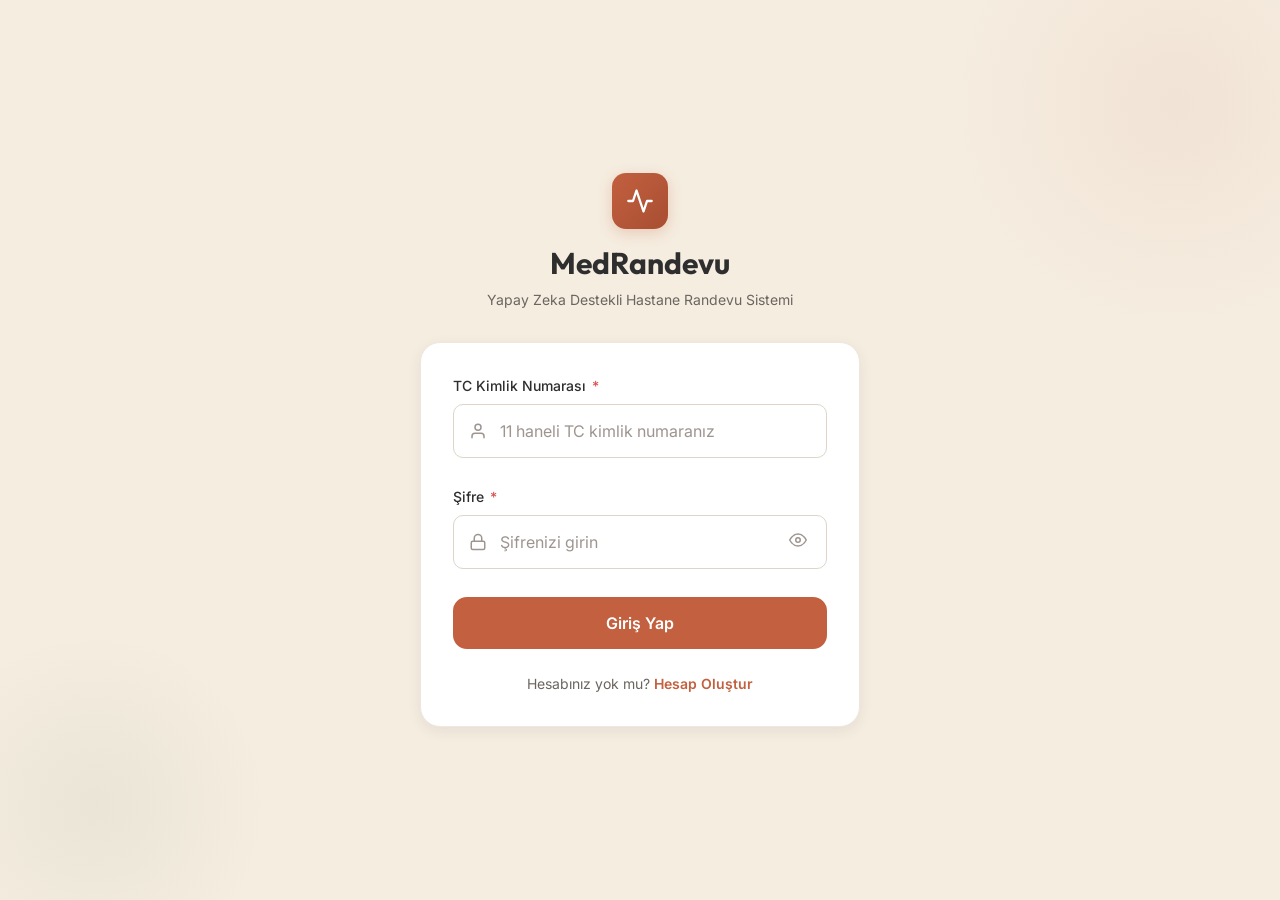
==== Frontend/login.html @ dbcfaee6 "feat: Ana sayfa (landing page) eklendi - Hero, Ozellikler, Istatistikler, CTA, Footer" ====
<!DOCTYPE html>
<html lang="tr">
<head>
  <meta charset="UTF-8">
  <meta name="viewport" content="width=device-width, initial-scale=1.0">
  <title>MedRandevu — Giriş</title>
  <meta name="description" content="MedRandevu Hastane Randevu Sistemi — Giriş yapın veya hesap oluşturun.">

  <link rel="stylesheet" href="css/variables.css">
  <link rel="stylesheet" href="css/base.css">
  <link rel="stylesheet" href="css/components.css">
  <link rel="stylesheet" href="css/pages.css">
</head>
<body>

  <div class="auth-page">
    <div class="auth-container">

      <!-- Brand -->
      <div class="auth-brand">
        <div class="auth-brand-icon">
          <svg xmlns="http://www.w3.org/2000/svg" width="28" height="28" viewBox="0 0 24 24" fill="none" stroke="currentColor" stroke-width="2" stroke-linecap="round" stroke-linejoin="round">
            <path d="M22 12h-4l-3 9L9 3l-3 9H2"/>
          </svg>
        </div>
        <h1>MedRandevu</h1>
        <p>Yapay Zeka Destekli Hastane Randevu Sistemi</p>
      </div>

      <!-- Login Card -->
      <div class="auth-card">
        <form class="auth-form" id="login-form" novalidate>

          <!-- TC Kimlik No -->
          <div class="form-group">
            <label class="form-label" for="tc-input">TC Kimlik Numarası <span class="required">*</span></label>
            <div class="input-with-icon">
              <svg class="input-icon" xmlns="http://www.w3.org/2000/svg" width="18" height="18" viewBox="0 0 24 24" fill="none" stroke="currentColor" stroke-width="2" stroke-linecap="round" stroke-linejoin="round">
                <path d="M20 21v-2a4 4 0 0 0-4-4H8a4 4 0 0 0-4 4v2"/>
                <circle cx="12" cy="7" r="4"/>
              </svg>
              <input
                type="text"
                class="form-input"
                id="tc-input"
                placeholder="11 haneli TC kimlik numaranız"
                maxlength="11"
                autocomplete="username"
                required
              >
            </div>
            <span class="form-error" id="tc-error"></span>
          </div>

          <!-- Password -->
          <div class="form-group">
            <label class="form-label" for="password-input">Şifre <span class="required">*</span></label>
            <div class="input-with-icon">
              <svg class="input-icon" xmlns="http://www.w3.org/2000/svg" width="18" height="18" viewBox="0 0 24 24" fill="none" stroke="currentColor" stroke-width="2" stroke-linecap="round" stroke-linejoin="round">
                <rect x="3" y="11" width="18" height="11" rx="2" ry="2"/>
                <path d="M7 11V7a5 5 0 0 1 10 0v4"/>
              </svg>
              <input
                type="password"
                class="form-input"
                id="password-input"
                placeholder="Şifrenizi girin"
                autocomplete="current-password"
                required
              >
              <button type="button" class="toggle-password" id="toggle-password" aria-label="Şifreyi göster/gizle">
                <svg xmlns="http://www.w3.org/2000/svg" width="18" height="18" viewBox="0 0 24 24" fill="none" stroke="currentColor" stroke-width="2" stroke-linecap="round" stroke-linejoin="round">
                  <path d="M1 12s4-8 11-8 11 8 11 8-4 8-11 8-11-8-11-8z"/>
                  <circle cx="12" cy="12" r="3"/>
                </svg>
              </button>
            </div>
            <span class="form-error" id="password-error"></span>
          </div>

          <!-- Submit -->
          <button type="submit" class="btn btn-primary btn-lg btn-block" id="login-btn">
            Giriş Yap
          </button>
        </form>

        <!-- Register Link -->
        <div class="auth-footer">
          Hesabınız yok mu? <a href="register.html">Hesap Oluştur</a>
        </div>
      </div>

    </div>
  </div>

  <script src="js/api.js"></script>
  <script src="js/auth.js"></script>
  <script>
    // Redirect if already logged in
    redirectIfLoggedIn();

    // Toggle password visibility
    const toggleBtn = document.getElementById('toggle-password');
    const passwordInput = document.getElementById('password-input');
    toggleBtn.addEventListener('click', () => {
      const isPassword = passwordInput.type === 'password';
      passwordInput.type = isPassword ? 'text' : 'password';
    });

    // Login form submit
    const form = document.getElementById('login-form');
    const loginBtn = document.getElementById('login-btn');
    const tcInput = document.getElementById('tc-input');
    const tcError = document.getElementById('tc-error');
    const passError = document.getElementById('password-error');

    form.addEventListener('submit', async (e) => {
      e.preventDefault();

      // Reset errors
      tcError.textContent = '';
      passError.textContent = '';
      tcInput.classList.remove('is-error');
      passwordInput.classList.remove('is-error');

      const tc = tcInput.value.trim();
      const password = passwordInput.value;

      // Validation
      let valid = true;
      if (!tc || tc.length !== 11) {
        tcError.textContent = 'TC Kimlik numarası 11 haneli olmalıdır.';
        tcInput.classList.add('is-error');
        valid = false;
      }
      if (!password) {
        passError.textContent = 'Şifre boş bırakılamaz.';
        passwordInput.classList.add('is-error');
        valid = false;
      }
      if (!valid) return;

      // API call
      setButtonLoading(loginBtn, true);
      try {
        const result = await AuthAPI.login(tc, password);
        if (result.ok) {
          saveToken(result.data);
          window.location.href = 'dashboard.html';
        } else {
          showToast(result.data || 'Kullanıcı bulunamadı. TC veya şifre hatalı.', 'danger');
        }
      } catch (err) {
        showToast(err.message, 'danger');
      } finally {
        setButtonLoading(loginBtn, false);
      }
    });

    // TC input — only allow digits
    tcInput.addEventListener('input', () => {
      tcInput.value = tcInput.value.replace(/\D/g, '');
    });
  </script>

</body>
</html>
---- Frontend/css/variables.css ----
/* ============================================
   MedRandevu — Design Tokens
   ============================================ */

:root {
  /* ── Colors ── */
  --clr-primary: #C2603F;
  --clr-primary-hover: #A84E32;
  --clr-primary-light: #E8A88E;
  --clr-primary-bg: rgba(194, 96, 63, 0.08);

  --clr-secondary: #2D5F3E;
  --clr-secondary-hover: #224A30;
  --clr-secondary-light: #6BA37E;

  --clr-bg: #F5EDE0;
  --clr-bg-alt: #EDE3D4;
  --clr-surface: #FFFFFF;
  --clr-surface-hover: #FAF7F2;

  --clr-text: #2E2E2E;
  --clr-text-secondary: #6B6560;
  --clr-text-muted: #9E9590;
  --clr-text-inverse: #FFFFFF;

  --clr-border: #DDD5CA;
  --clr-border-light: #EDE7DE;

  --clr-success: #4CAF50;
  --clr-success-bg: rgba(76, 175, 80, 0.1);
  --clr-warning: #E8A838;
  --clr-warning-bg: rgba(232, 168, 56, 0.1);
  --clr-danger: #D94F4F;
  --clr-danger-bg: rgba(217, 79, 79, 0.1);
  --clr-info: #5B8DB8;
  --clr-info-bg: rgba(91, 141, 184, 0.1);

  /* ── Typography ── */
  --font-heading: 'Outfit', sans-serif;
  --font-body: 'Inter', sans-serif;

  --fs-xs: 0.75rem;
  --fs-sm: 0.875rem;
  --fs-base: 1rem;
  --fs-md: 1.125rem;
  --fs-lg: 1.25rem;
  --fs-xl: 1.5rem;
  --fs-2xl: 1.875rem;
  --fs-3xl: 2.25rem;
  --fs-4xl: 3rem;

  --fw-regular: 400;
  --fw-medium: 500;
  --fw-semibold: 600;
  --fw-bold: 700;

  --lh-tight: 1.2;
  --lh-normal: 1.5;
  --lh-relaxed: 1.7;

  /* ── Spacing ── */
  --sp-1: 0.25rem;
  --sp-2: 0.5rem;
  --sp-3: 0.75rem;
  --sp-4: 1rem;
  --sp-5: 1.25rem;
  --sp-6: 1.5rem;
  --sp-8: 2rem;
  --sp-10: 2.5rem;
  --sp-12: 3rem;
  --sp-16: 4rem;
  --sp-20: 5rem;
  --sp-24: 6rem;

  /* ── Border Radius ── */
  --radius-sm: 6px;
  --radius-md: 10px;
  --radius-lg: 14px;
  --radius-xl: 20px;
  --radius-full: 9999px;

  /* ── Shadows ── */
  --shadow-xs: 0 1px 2px rgba(46, 46, 46, 0.04);
  --shadow-sm: 0 2px 6px rgba(46, 46, 46, 0.06);
  --shadow-md: 0 4px 14px rgba(46, 46, 46, 0.08);
  --shadow-lg: 0 8px 28px rgba(46, 46, 46, 0.10);
  --shadow-xl: 0 16px 48px rgba(46, 46, 46, 0.12);
  --shadow-primary: 0 4px 14px rgba(194, 96, 63, 0.25);
  --shadow-success: 0 4px 14px rgba(76, 175, 80, 0.25);

  /* ── Transitions ── */
  --transition-fast: 150ms ease;
  --transition-base: 250ms ease;
  --transition-slow: 400ms ease;
  --transition-spring: 350ms cubic-bezier(0.34, 1.56, 0.64, 1);

  /* ── Layout ── */
  --sidebar-width: 260px;
  --header-height: 70px;
  --content-max-width: 1200px;

  /* ── Z-Index ── */
  --z-dropdown: 100;
  --z-sticky: 200;
  --z-modal-backdrop: 500;
  --z-modal: 600;
  --z-toast: 700;
}
---- Frontend/css/base.css ----
/* ============================================
   MedRandevu — Base / Reset Styles
   ============================================ */

@import url('https://fonts.googleapis.com/css2?family=Inter:wght@300;400;500;600;700&family=Outfit:wght@400;500;600;700;800&display=swap');

/* ── Reset ── */
*,
*::before,
*::after {
  margin: 0;
  padding: 0;
  box-sizing: border-box;
}

html {
  font-size: 16px;
  scroll-behavior: smooth;
  -webkit-font-smoothing: antialiased;
  -moz-osx-font-smoothing: grayscale;
}

body {
  font-family: var(--font-body);
  font-size: var(--fs-base);
  font-weight: var(--fw-regular);
  line-height: var(--lh-normal);
  color: var(--clr-text);
  background-color: var(--clr-bg);
  min-height: 100vh;
}

h1, h2, h3, h4, h5, h6 {
  font-family: var(--font-heading);
  font-weight: var(--fw-bold);
  line-height: var(--lh-tight);
  color: var(--clr-text);
}

h1 { font-size: var(--fs-3xl); }
h2 { font-size: var(--fs-2xl); }
h3 { font-size: var(--fs-xl); }
h4 { font-size: var(--fs-lg); }
h5 { font-size: var(--fs-md); }

a {
  color: var(--clr-primary);
  text-decoration: none;
  transition: color var(--transition-fast);
}

a:hover {
  color: var(--clr-primary-hover);
}

ul, ol {
  list-style: none;
}

img {
  max-width: 100%;
  display: block;
}

button {
  font-family: inherit;
  cursor: pointer;
  border: none;
  background: none;
  font-size: inherit;
}

input, select, textarea {
  font-family: inherit;
  font-size: inherit;
  border: none;
  outline: none;
  background: none;
}

table {
  border-collapse: collapse;
  width: 100%;
}

/* ── Utility Classes ── */
.container {
  max-width: var(--content-max-width);
  margin: 0 auto;
  padding: 0 var(--sp-6);
}

.sr-only {
  position: absolute;
  width: 1px;
  height: 1px;
  padding: 0;
  margin: -1px;
  overflow: hidden;
  clip: rect(0, 0, 0, 0);
  white-space: nowrap;
  border-width: 0;
}

/* ── Scrollbar Styling ── */
::-webkit-scrollbar {
  width: 8px;
}

::-webkit-scrollbar-track {
  background: var(--clr-bg-alt);
}

::-webkit-scrollbar-thumb {
  background: var(--clr-border);
  border-radius: var(--radius-full);
}

::-webkit-scrollbar-thumb:hover {
  background: var(--clr-text-muted);
}

/* ── Selection ── */
::selection {
  background-color: var(--clr-primary-light);
  color: var(--clr-text);
}

/* ── Focus Visible ── */
:focus-visible {
  outline: 2px solid var(--clr-primary);
  outline-offset: 2px;
  border-radius: var(--radius-sm);
}

/* ── Animations ── */
@keyframes fadeIn {
  from { opacity: 0; }
  to { opacity: 1; }
}

@keyframes fadeInUp {
  from {
    opacity: 0;
    transform: translateY(16px);
  }
  to {
    opacity: 1;
    transform: translateY(0);
  }
}

@keyframes fadeInDown {
  from {
    opacity: 0;
    transform: translateY(-16px);
  }
  to {
    opacity: 1;
    transform: translateY(0);
  }
}

@keyframes scaleIn {
  from {
    opacity: 0;
    transform: scale(0.95);
  }
  to {
    opacity: 1;
    transform: scale(1);
  }
}

@keyframes slideInLeft {
  from {
    opacity: 0;
    transform: translateX(-20px);
  }
  to {
    opacity: 1;
    transform: translateX(0);
  }
}

@keyframes shimmer {
  0% { background-position: -200% 0; }
  100% { background-position: 200% 0; }
}

@keyframes pulse {
  0%, 100% { opacity: 1; }
  50% { opacity: 0.6; }
}

@keyframes spin {
  from { transform: rotate(0deg); }
  to { transform: rotate(360deg); }
}

.animate-fade-in { animation: fadeIn var(--transition-base) ease forwards; }
.animate-fade-in-up { animation: fadeInUp var(--transition-slow) ease forwards; }
.animate-scale-in { animation: scaleIn var(--transition-base) ease forwards; }
---- Frontend/css/components.css ----
/* ============================================
   MedRandevu — Reusable Components
   ============================================ */

/* ── Buttons ── */
.btn {
  display: inline-flex;
  align-items: center;
  justify-content: center;
  gap: var(--sp-2);
  padding: var(--sp-3) var(--sp-6);
  font-family: var(--font-body);
  font-size: var(--fs-sm);
  font-weight: var(--fw-semibold);
  line-height: 1;
  border-radius: var(--radius-md);
  transition: all var(--transition-base);
  cursor: pointer;
  white-space: nowrap;
  text-decoration: none;
  border: 2px solid transparent;
}

.btn:active {
  transform: scale(0.97);
}

.btn-primary {
  background-color: var(--clr-primary);
  color: var(--clr-text-inverse);
  border-color: var(--clr-primary);
}

.btn-primary:hover {
  background-color: var(--clr-primary-hover);
  border-color: var(--clr-primary-hover);
  box-shadow: var(--shadow-primary);
}

.btn-secondary {
  background-color: var(--clr-secondary);
  color: var(--clr-text-inverse);
  border-color: var(--clr-secondary);
}

.btn-secondary:hover {
  background-color: var(--clr-secondary-hover);
  border-color: var(--clr-secondary-hover);
}

.btn-outline {
  background-color: transparent;
  color: var(--clr-primary);
  border-color: var(--clr-primary);
}

.btn-outline:hover {
  background-color: var(--clr-primary);
  color: var(--clr-text-inverse);
}

.btn-ghost {
  background-color: transparent;
  color: var(--clr-text-secondary);
  border-color: transparent;
}

.btn-ghost:hover {
  background-color: var(--clr-primary-bg);
  color: var(--clr-primary);
}

.btn-danger {
  background-color: var(--clr-danger);
  color: var(--clr-text-inverse);
  border-color: var(--clr-danger);
}

.btn-danger:hover {
  background-color: #C04444;
  border-color: #C04444;
}

.btn-success {
  background-color: var(--clr-success);
  color: var(--clr-text-inverse);
  border-color: var(--clr-success);
}

.btn-success:hover {
  background-color: #43A047;
  border-color: #43A047;
  box-shadow: var(--shadow-success);
}

.btn-lg {
  padding: var(--sp-4) var(--sp-8);
  font-size: var(--fs-base);
  border-radius: var(--radius-lg);
}

.btn-sm {
  padding: var(--sp-2) var(--sp-4);
  font-size: var(--fs-xs);
}

.btn-block {
  display: flex;
  width: 100%;
}

.btn-icon {
  width: 40px;
  height: 40px;
  padding: 0;
  border-radius: var(--radius-md);
}

.btn .btn-spinner {
  width: 16px;
  height: 16px;
  border: 2px solid currentColor;
  border-top-color: transparent;
  border-radius: 50%;
  animation: spin 600ms linear infinite;
}

.btn:disabled,
.btn.is-loading {
  opacity: 0.6;
  cursor: not-allowed;
  pointer-events: none;
}

/* ── Cards ── */
.card {
  background-color: var(--clr-surface);
  border-radius: var(--radius-lg);
  box-shadow: var(--shadow-sm);
  border: 1px solid var(--clr-border-light);
  padding: var(--sp-6);
  transition: all var(--transition-base);
}

.card-hoverable:hover {
  box-shadow: var(--shadow-md);
  transform: translateY(-2px);
  border-color: var(--clr-border);
}

.card-clickable {
  cursor: pointer;
}

.card-clickable:hover {
  box-shadow: var(--shadow-md);
  transform: translateY(-2px);
  border-color: var(--clr-primary-light);
}

.card-clickable:active {
  transform: translateY(0);
}

.card-clickable.selected {
  border-color: var(--clr-primary);
  box-shadow: 0 0 0 3px var(--clr-primary-bg), var(--shadow-md);
}

.card-header {
  display: flex;
  align-items: center;
  justify-content: space-between;
  margin-bottom: var(--sp-4);
}

.card-title {
  font-family: var(--font-heading);
  font-size: var(--fs-lg);
  font-weight: var(--fw-semibold);
  color: var(--clr-text);
}

.card-subtitle {
  font-size: var(--fs-sm);
  color: var(--clr-text-secondary);
  margin-top: var(--sp-1);
}

.card-body {
  color: var(--clr-text-secondary);
  font-size: var(--fs-sm);
  line-height: var(--lh-relaxed);
}

.card-footer {
  display: flex;
  align-items: center;
  gap: var(--sp-3);
  margin-top: var(--sp-5);
  padding-top: var(--sp-4);
  border-top: 1px solid var(--clr-border-light);
}

/* ── Inputs ── */
.form-group {
  display: flex;
  flex-direction: column;
  gap: var(--sp-2);
}

.form-label {
  font-size: var(--fs-sm);
  font-weight: var(--fw-medium);
  color: var(--clr-text);
}

.form-label .required {
  color: var(--clr-danger);
  margin-left: 2px;
}

.form-input {
  width: 100%;
  padding: var(--sp-3) var(--sp-4);
  background-color: var(--clr-surface);
  border: 1.5px solid var(--clr-border);
  border-radius: var(--radius-md);
  color: var(--clr-text);
  font-size: var(--fs-base);
  transition: all var(--transition-fast);
}

.form-input::placeholder {
  color: var(--clr-text-muted);
}

.form-input:hover {
  border-color: var(--clr-text-muted);
}

.form-input:focus {
  border-color: var(--clr-primary);
  box-shadow: 0 0 0 3px var(--clr-primary-bg);
}

.form-input.is-error {
  border-color: var(--clr-danger);
  box-shadow: 0 0 0 3px var(--clr-danger-bg);
}

.form-error {
  font-size: var(--fs-xs);
  color: var(--clr-danger);
}

.form-hint {
  font-size: var(--fs-xs);
  color: var(--clr-text-muted);
}

.form-select {
  width: 100%;
  padding: var(--sp-3) var(--sp-4);
  padding-right: var(--sp-10);
  background-color: var(--clr-surface);
  border: 1.5px solid var(--clr-border);
  border-radius: var(--radius-md);
  color: var(--clr-text);
  font-size: var(--fs-base);
  cursor: pointer;
  appearance: none;
  background-image: url("data:image/svg+xml,%3Csvg xmlns='http://www.w3.org/2000/svg' width='12' height='12' viewBox='0 0 24 24' fill='none' stroke='%236B6560' stroke-width='2'%3E%3Cpath d='M6 9l6 6 6-6'/%3E%3C/svg%3E");
  background-repeat: no-repeat;
  background-position: right 12px center;
  transition: all var(--transition-fast);
}

.form-select:focus {
  border-color: var(--clr-primary);
  box-shadow: 0 0 0 3px var(--clr-primary-bg);
}

/* ── Badges ── */
.badge {
  display: inline-flex;
  align-items: center;
  gap: var(--sp-1);
  padding: var(--sp-1) var(--sp-3);
  font-size: var(--fs-xs);
  font-weight: var(--fw-semibold);
  border-radius: var(--radius-full);
  line-height: 1.4;
}

.badge-primary {
  background-color: var(--clr-primary-bg);
  color: var(--clr-primary);
}

.badge-success {
  background-color: var(--clr-success-bg);
  color: var(--clr-success);
}

.badge-warning {
  background-color: var(--clr-warning-bg);
  color: var(--clr-warning);
}

.badge-danger {
  background-color: var(--clr-danger-bg);
  color: var(--clr-danger);
}

.badge-info {
  background-color: var(--clr-info-bg);
  color: var(--clr-info);
}

.badge::before {
  content: '';
  width: 6px;
  height: 6px;
  border-radius: 50%;
  background-color: currentColor;
}

/* ── Sidebar Navigation ── */
.sidebar {
  position: fixed;
  top: 0;
  left: 0;
  width: var(--sidebar-width);
  height: 100vh;
  background-color: var(--clr-surface);
  border-right: 1px solid var(--clr-border-light);
  display: flex;
  flex-direction: column;
  z-index: var(--z-sticky);
  box-shadow: var(--shadow-xs);
}

.sidebar-logo {
  padding: var(--sp-6) var(--sp-6);
  border-bottom: 1px solid var(--clr-border-light);
}

.sidebar-logo h1 {
  font-family: var(--font-heading);
  font-size: var(--fs-xl);
  font-weight: var(--fw-bold);
  color: var(--clr-primary);
  display: flex;
  align-items: center;
  gap: var(--sp-3);
}

.sidebar-logo h1 .logo-icon {
  width: 36px;
  height: 36px;
  background: linear-gradient(135deg, var(--clr-primary), var(--clr-primary-hover));
  border-radius: var(--radius-md);
  display: flex;
  align-items: center;
  justify-content: center;
  color: white;
  font-size: var(--fs-lg);
}

.sidebar-nav {
  flex: 1;
  padding: var(--sp-4) var(--sp-3);
  display: flex;
  flex-direction: column;
  gap: var(--sp-1);
}

.sidebar-nav-label {
  font-size: var(--fs-xs);
  font-weight: var(--fw-semibold);
  color: var(--clr-text-muted);
  text-transform: uppercase;
  letter-spacing: 0.05em;
  padding: var(--sp-3) var(--sp-3) var(--sp-2);
}

.sidebar-link {
  display: flex;
  align-items: center;
  gap: var(--sp-3);
  padding: var(--sp-3) var(--sp-4);
  border-radius: var(--radius-md);
  font-size: var(--fs-sm);
  font-weight: var(--fw-medium);
  color: var(--clr-text-secondary);
  transition: all var(--transition-fast);
  text-decoration: none;
}

.sidebar-link:hover {
  background-color: var(--clr-primary-bg);
  color: var(--clr-primary);
}

.sidebar-link.active {
  background-color: var(--clr-primary);
  color: var(--clr-text-inverse);
  box-shadow: var(--shadow-primary);
}

.sidebar-link .link-icon {
  width: 20px;
  height: 20px;
  flex-shrink: 0;
}

.sidebar-footer {
  padding: var(--sp-4) var(--sp-3);
  border-top: 1px solid var(--clr-border-light);
}

.sidebar-user {
  display: flex;
  align-items: center;
  gap: var(--sp-3);
  padding: var(--sp-3) var(--sp-4);
  border-radius: var(--radius-md);
}

.sidebar-user-avatar {
  width: 36px;
  height: 36px;
  border-radius: var(--radius-full);
  background: linear-gradient(135deg, var(--clr-secondary), var(--clr-secondary-light));
  display: flex;
  align-items: center;
  justify-content: center;
  color: white;
  font-size: var(--fs-sm);
  font-weight: var(--fw-bold);
}

.sidebar-user-info {
  flex: 1;
  min-width: 0;
}

.sidebar-user-name {
  font-size: var(--fs-sm);
  font-weight: var(--fw-semibold);
  color: var(--clr-text);
  white-space: nowrap;
  overflow: hidden;
  text-overflow: ellipsis;
}

.sidebar-user-role {
  font-size: var(--fs-xs);
  color: var(--clr-text-muted);
}

/* ── Main Content Area ── */
.main-content {
  margin-left: var(--sidebar-width);
  min-height: 100vh;
  padding: var(--sp-8);
}

.page-header {
  margin-bottom: var(--sp-8);
}

.page-title {
  font-size: var(--fs-2xl);
  font-weight: var(--fw-bold);
  color: var(--clr-text);
  margin-bottom: var(--sp-2);
}

.page-subtitle {
  font-size: var(--fs-base);
  color: var(--clr-text-secondary);
}

/* ── Modal ── */
.modal-backdrop {
  position: fixed;
  inset: 0;
  background-color: rgba(46, 46, 46, 0.45);
  backdrop-filter: blur(4px);
  z-index: var(--z-modal-backdrop);
  display: none;
  align-items: center;
  justify-content: center;
  animation: fadeIn var(--transition-fast) ease;
}

.modal-backdrop.is-open {
  display: flex;
}

.modal {
  background-color: var(--clr-surface);
  border-radius: var(--radius-xl);
  box-shadow: var(--shadow-xl);
  width: 100%;
  max-width: 520px;
  max-height: 85vh;
  overflow-y: auto;
  animation: scaleIn var(--transition-base) ease;
}

.modal-header {
  display: flex;
  align-items: center;
  justify-content: space-between;
  padding: var(--sp-6);
  border-bottom: 1px solid var(--clr-border-light);
}

.modal-title {
  font-size: var(--fs-lg);
  font-weight: var(--fw-semibold);
}

.modal-close {
  width: 32px;
  height: 32px;
  display: flex;
  align-items: center;
  justify-content: center;
  border-radius: var(--radius-sm);
  color: var(--clr-text-muted);
  transition: all var(--transition-fast);
  font-size: var(--fs-lg);
}

.modal-close:hover {
  background-color: var(--clr-danger-bg);
  color: var(--clr-danger);
}

.modal-body {
  padding: var(--sp-6);
}

.modal-footer {
  display: flex;
  align-items: center;
  justify-content: flex-end;
  gap: var(--sp-3);
  padding: var(--sp-4) var(--sp-6);
  border-top: 1px solid var(--clr-border-light);
}

/* ── Toast Notifications ── */
.toast-container {
  position: fixed;
  top: var(--sp-6);
  right: var(--sp-6);
  z-index: var(--z-toast);
  display: flex;
  flex-direction: column;
  gap: var(--sp-3);
}

.toast {
  display: flex;
  align-items: center;
  gap: var(--sp-3);
  padding: var(--sp-4) var(--sp-5);
  background-color: var(--clr-surface);
  border-radius: var(--radius-md);
  box-shadow: var(--shadow-lg);
  border-left: 4px solid var(--clr-primary);
  min-width: 320px;
  max-width: 420px;
  animation: slideInLeft var(--transition-base) ease;
}

.toast-success { border-left-color: var(--clr-success); }
.toast-warning { border-left-color: var(--clr-warning); }
.toast-danger { border-left-color: var(--clr-danger); }

.toast-icon {
  flex-shrink: 0;
  width: 20px;
  height: 20px;
}

.toast-content {
  flex: 1;
}

.toast-title {
  font-size: var(--fs-sm);
  font-weight: var(--fw-semibold);
  color: var(--clr-text);
}

.toast-message {
  font-size: var(--fs-xs);
  color: var(--clr-text-secondary);
  margin-top: 2px;
}

.toast-close {
  color: var(--clr-text-muted);
  padding: var(--sp-1);
  cursor: pointer;
  transition: color var(--transition-fast);
}

.toast-close:hover {
  color: var(--clr-text);
}

/* ── Stepper ── */
.stepper {
  display: flex;
  align-items: center;
  gap: 0;
  margin-bottom: var(--sp-8);
}

.stepper-step {
  display: flex;
  align-items: center;
  gap: var(--sp-3);
  flex: 1;
  position: relative;
}

.stepper-step:not(:last-child)::after {
  content: '';
  flex: 1;
  height: 2px;
  background-color: var(--clr-border);
  margin: 0 var(--sp-3);
  transition: background-color var(--transition-base);
}

.stepper-step.completed::after {
  background-color: var(--clr-primary);
}

.stepper-circle {
  width: 36px;
  height: 36px;
  border-radius: 50%;
  display: flex;
  align-items: center;
  justify-content: center;
  font-size: var(--fs-sm);
  font-weight: var(--fw-bold);
  border: 2px solid var(--clr-border);
  background-color: var(--clr-surface);
  color: var(--clr-text-muted);
  transition: all var(--transition-base);
  flex-shrink: 0;
}

.stepper-step.active .stepper-circle {
  border-color: var(--clr-primary);
  background-color: var(--clr-primary);
  color: var(--clr-text-inverse);
  box-shadow: var(--shadow-primary);
}

.stepper-step.completed .stepper-circle {
  border-color: var(--clr-primary);
  background-color: var(--clr-primary);
  color: var(--clr-text-inverse);
}

.stepper-label {
  font-size: var(--fs-sm);
  font-weight: var(--fw-medium);
  color: var(--clr-text-muted);
  white-space: nowrap;
}

.stepper-step.active .stepper-label {
  color: var(--clr-primary);
  font-weight: var(--fw-semibold);
}

.stepper-step.completed .stepper-label {
  color: var(--clr-text);
}

/* ── Loading Skeleton ── */
.skeleton {
  background: linear-gradient(90deg, var(--clr-bg-alt) 25%, var(--clr-bg) 50%, var(--clr-bg-alt) 75%);
  background-size: 200% 100%;
  animation: shimmer 1.5s infinite;
  border-radius: var(--radius-md);
}

.skeleton-text {
  height: 14px;
  margin-bottom: var(--sp-2);
}

.skeleton-title {
  height: 22px;
  width: 60%;
  margin-bottom: var(--sp-3);
}

.skeleton-card {
  height: 120px;
}

/* ── Empty State ── */
.empty-state {
  text-align: center;
  padding: var(--sp-16) var(--sp-8);
}

.empty-state-icon {
  font-size: 3rem;
  margin-bottom: var(--sp-4);
  opacity: 0.4;
}

.empty-state-title {
  font-size: var(--fs-lg);
  font-weight: var(--fw-semibold);
  color: var(--clr-text);
  margin-bottom: var(--sp-2);
}

.empty-state-desc {
  font-size: var(--fs-sm);
  color: var(--clr-text-muted);
  margin-bottom: var(--sp-6);
}

/* ── Data Table ── */
.data-table {
  background-color: var(--clr-surface);
  border-radius: var(--radius-lg);
  box-shadow: var(--shadow-sm);
  border: 1px solid var(--clr-border-light);
  overflow: hidden;
}

.data-table table {
  width: 100%;
}

.data-table th {
  text-align: left;
  padding: var(--sp-4) var(--sp-5);
  font-size: var(--fs-xs);
  font-weight: var(--fw-semibold);
  color: var(--clr-text-muted);
  text-transform: uppercase;
  letter-spacing: 0.05em;
  background-color: var(--clr-bg);
  border-bottom: 1px solid var(--clr-border-light);
}

.data-table td {
  padding: var(--sp-4) var(--sp-5);
  font-size: var(--fs-sm);
  border-bottom: 1px solid var(--clr-border-light);
  color: var(--clr-text);
}

.data-table tr:last-child td {
  border-bottom: none;
}

.data-table tr:hover td {
  background-color: var(--clr-surface-hover);
}

.data-table .actions {
  display: flex;
  gap: var(--sp-2);
}
---- Frontend/css/pages.css ----
/* ============================================
   MedRandevu — Page-Specific Styles
   ============================================ */

/* ──────────────────────────────────────────────
   LOGIN & REGISTER PAGES
   ────────────────────────────────────────────── */

.auth-page {
  display: flex;
  align-items: center;
  justify-content: center;
  min-height: 100vh;
  background: var(--clr-bg);
  position: relative;
  overflow: hidden;
}

.auth-page::before {
  content: '';
  position: absolute;
  top: -120px;
  right: -120px;
  width: 450px;
  height: 450px;
  border-radius: 50%;
  background: radial-gradient(circle, rgba(194, 96, 63, 0.07) 0%, transparent 70%);
  pointer-events: none;
}

.auth-page::after {
  content: '';
  position: absolute;
  bottom: -80px;
  left: -80px;
  width: 350px;
  height: 350px;
  border-radius: 50%;
  background: radial-gradient(circle, rgba(45, 95, 62, 0.06) 0%, transparent 70%);
  pointer-events: none;
}

.auth-container {
  width: 100%;
  max-width: 440px;
  animation: fadeInUp var(--transition-slow) ease;
}

.auth-brand {
  text-align: center;
  margin-bottom: var(--sp-8);
}

.auth-brand-icon {
  width: 56px;
  height: 56px;
  margin: 0 auto var(--sp-4);
  background: linear-gradient(135deg, var(--clr-primary), var(--clr-primary-hover));
  border-radius: var(--radius-lg);
  display: flex;
  align-items: center;
  justify-content: center;
  box-shadow: var(--shadow-primary);
}

.auth-brand-icon svg {
  width: 28px;
  height: 28px;
  color: white;
}

.auth-brand h1 {
  font-family: var(--font-heading);
  font-size: var(--fs-2xl);
  font-weight: var(--fw-bold);
  color: var(--clr-text);
}

.auth-brand p {
  font-size: var(--fs-sm);
  color: var(--clr-text-secondary);
  margin-top: var(--sp-2);
}

.auth-card {
  background-color: var(--clr-surface);
  border-radius: var(--radius-xl);
  box-shadow: var(--shadow-md);
  padding: var(--sp-8);
  border: 1px solid var(--clr-border-light);
}

.auth-form {
  display: flex;
  flex-direction: column;
  gap: var(--sp-5);
}

.auth-form .form-input {
  padding: var(--sp-4) var(--sp-5);
}

.auth-divider {
  display: flex;
  align-items: center;
  gap: var(--sp-4);
  margin: var(--sp-2) 0;
}

.auth-divider::before,
.auth-divider::after {
  content: '';
  flex: 1;
  height: 1px;
  background-color: var(--clr-border-light);
}

.auth-divider span {
  font-size: var(--fs-xs);
  color: var(--clr-text-muted);
  font-weight: var(--fw-medium);
}

.auth-footer {
  text-align: center;
  margin-top: var(--sp-6);
  font-size: var(--fs-sm);
  color: var(--clr-text-secondary);
}

.auth-footer a {
  color: var(--clr-primary);
  font-weight: var(--fw-semibold);
}

.auth-footer a:hover {
  text-decoration: underline;
}

/* ── Input with icon ── */
.input-with-icon {
  position: relative;
}

.input-with-icon .input-icon {
  position: absolute;
  left: var(--sp-4);
  top: 50%;
  transform: translateY(-50%);
  color: var(--clr-text-muted);
  pointer-events: none;
  width: 18px;
  height: 18px;
}

.input-with-icon .form-input {
  padding-left: calc(var(--sp-4) + 18px + var(--sp-3));
}

.input-with-icon .toggle-password {
  position: absolute;
  right: var(--sp-3);
  top: 50%;
  transform: translateY(-50%);
  color: var(--clr-text-muted);
  cursor: pointer;
  padding: var(--sp-2);
  transition: color var(--transition-fast);
}

.input-with-icon .toggle-password:hover {
  color: var(--clr-text);
}

/* ──────────────────────────────────────────────
   DASHBOARD PAGE
   ────────────────────────────────────────────── */

.dashboard-greeting {
  margin-bottom: var(--sp-8);
}

.dashboard-greeting h2 {
  font-size: var(--fs-2xl);
  color: var(--clr-text);
}

.dashboard-greeting h2 span {
  color: var(--clr-primary);
}

.dashboard-greeting p {
  color: var(--clr-text-secondary);
  margin-top: var(--sp-2);
}

/* Stats Cards Row */
.stats-grid {
  display: grid;
  grid-template-columns: repeat(3, 1fr);
  gap: var(--sp-5);
  margin-bottom: var(--sp-8);
}

.stat-card {
  background-color: var(--clr-surface);
  border-radius: var(--radius-lg);
  padding: var(--sp-6);
  box-shadow: var(--shadow-sm);
  border: 1px solid var(--clr-border-light);
  display: flex;
  align-items: flex-start;
  gap: var(--sp-4);
  transition: all var(--transition-base);
}

.stat-card:hover {
  box-shadow: var(--shadow-md);
  transform: translateY(-2px);
}

.stat-icon {
  width: 48px;
  height: 48px;
  border-radius: var(--radius-md);
  display: flex;
  align-items: center;
  justify-content: center;
  flex-shrink: 0;
  font-size: 1.3rem;
}

.stat-icon.primary {
  background-color: var(--clr-primary-bg);
  color: var(--clr-primary);
}

.stat-icon.success {
  background-color: var(--clr-success-bg);
  color: var(--clr-success);
}

.stat-icon.warning {
  background-color: var(--clr-warning-bg);
  color: var(--clr-warning);
}

.stat-value {
  font-family: var(--font-heading);
  font-size: var(--fs-2xl);
  font-weight: var(--fw-bold);
  color: var(--clr-text);
  line-height: 1;
}

.stat-label {
  font-size: var(--fs-sm);
  color: var(--clr-text-secondary);
  margin-top: var(--sp-1);
}

/* AI Assistant Card */
.ai-card {
  background: linear-gradient(135deg, var(--clr-secondary), #3A7A52);
  border-radius: var(--radius-xl);
  padding: var(--sp-8);
  color: white;
  margin-bottom: var(--sp-8);
  position: relative;
  overflow: hidden;
}

.ai-card::before {
  content: '';
  position: absolute;
  top: -60px;
  right: -60px;
  width: 200px;
  height: 200px;
  border-radius: 50%;
  background: rgba(255, 255, 255, 0.06);
  pointer-events: none;
}

.ai-card-header {
  display: flex;
  align-items: center;
  gap: var(--sp-3);
  margin-bottom: var(--sp-5);
}

.ai-card-header h3 {
  color: white;
  font-size: var(--fs-lg);
}

.ai-card-header .ai-badge {
  background: rgba(255, 255, 255, 0.15);
  padding: var(--sp-1) var(--sp-3);
  border-radius: var(--radius-full);
  font-size: var(--fs-xs);
  font-weight: var(--fw-semibold);
}

.ai-card p {
  font-size: var(--fs-sm);
  opacity: 0.85;
  margin-bottom: var(--sp-5);
  line-height: var(--lh-relaxed);
}

.ai-input-wrapper {
  display: flex;
  gap: var(--sp-3);
}

.ai-input-wrapper input {
  flex: 1;
  padding: var(--sp-4) var(--sp-5);
  border-radius: var(--radius-md);
  background-color: rgba(255, 255, 255, 0.12);
  border: 1px solid rgba(255, 255, 255, 0.2);
  color: white;
  font-size: var(--fs-base);
  backdrop-filter: blur(4px);
}

.ai-input-wrapper input::placeholder {
  color: rgba(255, 255, 255, 0.5);
}

.ai-input-wrapper input:focus {
  background-color: rgba(255, 255, 255, 0.18);
  border-color: rgba(255, 255, 255, 0.4);
}

.ai-send-btn {
  padding: var(--sp-4) var(--sp-6);
  background-color: white;
  color: var(--clr-secondary);
  border-radius: var(--radius-md);
  font-weight: var(--fw-semibold);
  font-size: var(--fs-sm);
  transition: all var(--transition-fast);
  white-space: nowrap;
}

.ai-send-btn:hover {
  background-color: var(--clr-bg);
  transform: translateY(-1px);
}

/* AI Response */
.ai-response {
  margin-top: var(--sp-5);
  padding: var(--sp-5);
  background-color: rgba(255, 255, 255, 0.1);
  border-radius: var(--radius-md);
  border: 1px solid rgba(255, 255, 255, 0.15);
  font-size: var(--fs-sm);
  line-height: var(--lh-relaxed);
  display: none;
}

.ai-response.visible {
  display: block;
  animation: fadeInUp var(--transition-base) ease;
}

/* Quick Actions */
.quick-actions {
  display: grid;
  grid-template-columns: repeat(3, 1fr);
  gap: var(--sp-5);
}

.quick-action-card {
  background-color: var(--clr-surface);
  border-radius: var(--radius-lg);
  padding: var(--sp-6);
  box-shadow: var(--shadow-sm);
  border: 1px solid var(--clr-border-light);
  text-align: center;
  cursor: pointer;
  transition: all var(--transition-base);
  text-decoration: none;
  color: inherit;
}

.quick-action-card:hover {
  box-shadow: var(--shadow-md);
  transform: translateY(-3px);
  border-color: var(--clr-primary-light);
  color: inherit;
}

.quick-action-icon {
  width: 52px;
  height: 52px;
  margin: 0 auto var(--sp-4);
  border-radius: var(--radius-lg);
  display: flex;
  align-items: center;
  justify-content: center;
  font-size: 1.4rem;
}

.quick-action-card h4 {
  font-size: var(--fs-base);
  margin-bottom: var(--sp-2);
}

.quick-action-card p {
  font-size: var(--fs-xs);
  color: var(--clr-text-muted);
}

/* ──────────────────────────────────────────────
   BOOKING PAGE (Wizard)
   ────────────────────────────────────────────── */

.wizard-content {
  animation: fadeInUp var(--transition-base) ease;
}

.selection-grid {
  display: grid;
  grid-template-columns: repeat(3, 1fr);
  gap: var(--sp-4);
}

.selection-card {
  background-color: var(--clr-surface);
  border-radius: var(--radius-lg);
  padding: var(--sp-5);
  box-shadow: var(--shadow-xs);
  border: 2px solid var(--clr-border-light);
  cursor: pointer;
  transition: all var(--transition-base);
  text-align: center;
}

.selection-card:hover {
  border-color: var(--clr-primary-light);
  box-shadow: var(--shadow-sm);
  transform: translateY(-2px);
}

.selection-card.selected {
  border-color: var(--clr-primary);
  background-color: var(--clr-primary-bg);
  box-shadow: 0 0 0 3px rgba(194, 96, 63, 0.12);
}

.selection-card .card-icon {
  font-size: 1.8rem;
  margin-bottom: var(--sp-3);
}

.selection-card h4 {
  font-size: var(--fs-base);
  font-weight: var(--fw-semibold);
  margin-bottom: var(--sp-1);
}

.selection-card p {
  font-size: var(--fs-xs);
  color: var(--clr-text-muted);
}

/* Doctor Selection Card */
.doctor-card {
  display: flex;
  align-items: center;
  gap: var(--sp-4);
  text-align: left;
  padding: var(--sp-5);
}

.doctor-avatar {
  width: 48px;
  height: 48px;
  border-radius: var(--radius-full);
  background: linear-gradient(135deg, var(--clr-secondary), var(--clr-secondary-light));
  display: flex;
  align-items: center;
  justify-content: center;
  color: white;
  font-weight: var(--fw-bold);
  font-size: var(--fs-md);
  flex-shrink: 0;
}

.doctor-info h4 {
  font-size: var(--fs-base);
  text-align: left;
}

.doctor-info p {
  text-align: left;
}

/* Date & Time Picker */
.datetime-picker {
  display: grid;
  grid-template-columns: 1fr 1fr;
  gap: var(--sp-8);
}

.time-slots {
  display: grid;
  grid-template-columns: repeat(3, 1fr);
  gap: var(--sp-3);
}

.time-slot {
  padding: var(--sp-3) var(--sp-4);
  text-align: center;
  border: 1.5px solid var(--clr-border);
  border-radius: var(--radius-md);
  font-size: var(--fs-sm);
  font-weight: var(--fw-medium);
  cursor: pointer;
  transition: all var(--transition-fast);
  background-color: var(--clr-surface);
}

.time-slot:hover {
  border-color: var(--clr-primary-light);
  background-color: var(--clr-primary-bg);
}

.time-slot.selected {
  border-color: var(--clr-primary);
  background-color: var(--clr-primary);
  color: white;
}

.time-slot.unavailable {
  opacity: 0.4;
  cursor: not-allowed;
  text-decoration: line-through;
  pointer-events: none;
}

.wizard-actions {
  display: flex;
  justify-content: space-between;
  align-items: center;
  margin-top: var(--sp-8);
  padding-top: var(--sp-6);
  border-top: 1px solid var(--clr-border-light);
}

/* ──────────────────────────────────────────────
   APPOINTMENTS PAGE
   ────────────────────────────────────────────── */

.appointments-header {
  display: flex;
  justify-content: space-between;
  align-items: center;
  margin-bottom: var(--sp-6);
}

/* ──────────────────────────────────────────────
   DEPARTMENTS PAGE
   ────────────────────────────────────────────── */

.dept-grid {
  display: grid;
  grid-template-columns: repeat(3, 1fr);
  gap: var(--sp-5);
}

.dept-card {
  background-color: var(--clr-surface);
  border-radius: var(--radius-lg);
  box-shadow: var(--shadow-sm);
  border: 1px solid var(--clr-border-light);
  overflow: hidden;
  transition: all var(--transition-base);
  cursor: pointer;
}

.dept-card:hover {
  box-shadow: var(--shadow-md);
  transform: translateY(-2px);
}

.dept-card-color {
  height: 6px;
  background: linear-gradient(90deg, var(--clr-primary), var(--clr-primary-light));
}

.dept-card-body {
  padding: var(--sp-5);
}

.dept-card-body h4 {
  font-size: var(--fs-base);
  margin-bottom: var(--sp-2);
}

.dept-card-body p {
  font-size: var(--fs-xs);
  color: var(--clr-text-muted);
}

/* Clinic & Doctor detail panels */
.detail-panel {
  background-color: var(--clr-surface);
  border-radius: var(--radius-lg);
  box-shadow: var(--shadow-sm);
  border: 1px solid var(--clr-border-light);
  padding: var(--sp-6);
  margin-top: var(--sp-6);
  animation: fadeInUp var(--transition-base) ease;
}

.detail-panel-header {
  display: flex;
  align-items: center;
  justify-content: space-between;
  margin-bottom: var(--sp-5);
}

.detail-list {
  display: grid;
  grid-template-columns: repeat(2, 1fr);
  gap: var(--sp-4);
}

/* ══════════════════════════════════════════════
   LANDING PAGE
   ══════════════════════════════════════════════ */

/* ── Navbar ── */
.landing-nav {
  position: fixed;
  top: 0;
  left: 0;
  right: 0;
  z-index: 1000;
  padding: var(--sp-4) 0;
  transition: all var(--transition-base);
  background: transparent;
}

.landing-nav.scrolled {
  background: rgba(245, 237, 224, 0.92);
  backdrop-filter: blur(12px);
  -webkit-backdrop-filter: blur(12px);
  box-shadow: var(--shadow-sm);
  padding: var(--sp-3) 0;
}

.landing-nav-inner {
  max-width: 1200px;
  margin: 0 auto;
  padding: 0 var(--sp-6);
  display: flex;
  align-items: center;
  justify-content: space-between;
}

.landing-logo {
  display: flex;
  align-items: center;
  gap: var(--sp-3);
  text-decoration: none;
  color: var(--clr-text);
}

.landing-logo-icon {
  width: 40px;
  height: 40px;
  background: linear-gradient(135deg, var(--clr-primary), var(--clr-primary-hover));
  border-radius: var(--radius-md);
  display: flex;
  align-items: center;
  justify-content: center;
  color: white;
  box-shadow: var(--shadow-primary);
}

.landing-logo span {
  font-family: var(--font-heading);
  font-size: var(--fs-xl);
  font-weight: var(--fw-bold);
}

.landing-nav-links {
  display: flex;
  align-items: center;
  gap: var(--sp-1);
  list-style: none;
  margin: 0;
  padding: 0;
}

.landing-nav-links a {
  padding: var(--sp-2) var(--sp-4);
  font-size: var(--fs-sm);
  font-weight: var(--fw-medium);
  color: var(--clr-text-secondary);
  text-decoration: none;
  border-radius: var(--radius-md);
  transition: all var(--transition-fast);
}

.landing-nav-links a:hover {
  color: var(--clr-primary);
  background: var(--clr-primary-bg);
}

.landing-nav-actions {
  display: flex;
  align-items: center;
  gap: var(--sp-3);
}

.btn-nav {
  padding: var(--sp-2) var(--sp-5) !important;
  font-size: var(--fs-sm) !important;
}

.btn-outline-light {
  background: transparent;
  color: var(--clr-text);
  border: 1.5px solid var(--clr-border);
}

.btn-outline-light:hover {
  background: var(--clr-surface);
  border-color: var(--clr-primary-light);
  color: var(--clr-primary);
}

.mobile-menu-toggle {
  display: none;
  flex-direction: column;
  gap: 5px;
  cursor: pointer;
  padding: var(--sp-2);
  background: none;
  border: none;
}

.mobile-menu-toggle span {
  display: block;
  width: 24px;
  height: 2px;
  background: var(--clr-text);
  border-radius: 2px;
  transition: all var(--transition-fast);
}

.mobile-menu-toggle.active span:nth-child(1) {
  transform: rotate(45deg) translate(5px, 5px);
}

.mobile-menu-toggle.active span:nth-child(2) {
  opacity: 0;
}

.mobile-menu-toggle.active span:nth-child(3) {
  transform: rotate(-45deg) translate(5px, -5px);
}

/* ── Hero ── */
.hero-section {
  min-height: 100vh;
  display: flex;
  align-items: center;
  background: var(--clr-bg);
  position: relative;
  overflow: hidden;
  padding: calc(var(--header-height) + var(--sp-12)) var(--sp-6) var(--sp-16);
}

.hero-bg-shapes {
  position: absolute;
  inset: 0;
  pointer-events: none;
}

.hero-shape {
  position: absolute;
  border-radius: 50%;
}

.hero-shape-1 {
  top: -100px;
  right: -100px;
  width: 500px;
  height: 500px;
  background: radial-gradient(circle, rgba(194, 96, 63, 0.06) 0%, transparent 70%);
}

.hero-shape-2 {
  bottom: -60px;
  left: -60px;
  width: 400px;
  height: 400px;
  background: radial-gradient(circle, rgba(45, 95, 62, 0.05) 0%, transparent 70%);
}

.hero-shape-3 {
  top: 40%;
  left: 50%;
  width: 300px;
  height: 300px;
  background: radial-gradient(circle, rgba(91, 141, 184, 0.04) 0%, transparent 70%);
}

.hero-content {
  max-width: 1200px;
  margin: 0 auto;
  display: grid;
  grid-template-columns: 1fr 1fr;
  gap: var(--sp-16);
  align-items: center;
  position: relative;
  z-index: 1;
}

.hero-badge {
  display: inline-flex;
  align-items: center;
  gap: var(--sp-2);
  background: var(--clr-primary-bg);
  color: var(--clr-primary);
  padding: var(--sp-2) var(--sp-4);
  border-radius: var(--radius-full);
  font-size: var(--fs-xs);
  font-weight: var(--fw-semibold);
  margin-bottom: var(--sp-6);
  animation: fadeInUp 0.6s ease;
}

.hero-badge-dot {
  width: 8px;
  height: 8px;
  border-radius: 50%;
  background: var(--clr-primary);
  animation: pulse-dot 2s infinite;
}

@keyframes pulse-dot {
  0%, 100% { opacity: 1; transform: scale(1); }
  50% { opacity: 0.5; transform: scale(1.3); }
}

.hero-text h1 {
  font-family: var(--font-heading);
  font-size: 3.5rem;
  font-weight: var(--fw-bold);
  line-height: var(--lh-tight);
  color: var(--clr-text);
  margin-bottom: var(--sp-6);
  animation: fadeInUp 0.6s ease 0.1s both;
}

.hero-highlight {
  background: linear-gradient(135deg, var(--clr-primary), var(--clr-primary-hover));
  -webkit-background-clip: text;
  -webkit-text-fill-color: transparent;
  background-clip: text;
}

.hero-text > p {
  font-size: var(--fs-md);
  color: var(--clr-text-secondary);
  line-height: var(--lh-relaxed);
  max-width: 520px;
  margin-bottom: var(--sp-8);
  animation: fadeInUp 0.6s ease 0.2s both;
}

.hero-actions {
  display: flex;
  align-items: center;
  gap: var(--sp-4);
  margin-bottom: var(--sp-10);
  animation: fadeInUp 0.6s ease 0.3s both;
}

.btn-xl {
  padding: var(--sp-4) var(--sp-8) !important;
  font-size: var(--fs-base) !important;
  border-radius: var(--radius-lg) !important;
}

.btn-ghost {
  background: transparent;
  color: var(--clr-text-secondary);
  border: 1.5px solid var(--clr-border);
}

.btn-ghost:hover {
  background: var(--clr-surface);
  color: var(--clr-text);
  border-color: var(--clr-primary-light);
}

.hero-trust {
  display: flex;
  align-items: center;
  gap: var(--sp-4);
  animation: fadeInUp 0.6s ease 0.4s both;
}

.hero-trust-avatars {
  display: flex;
}

.hero-avatar {
  width: 36px;
  height: 36px;
  border-radius: 50%;
  display: flex;
  align-items: center;
  justify-content: center;
  color: white;
  font-weight: var(--fw-bold);
  font-size: var(--fs-xs);
  border: 2px solid var(--clr-bg);
  margin-left: -8px;
}

.hero-avatar:first-child {
  margin-left: 0;
}

.hero-trust span {
  font-size: var(--fs-sm);
  color: var(--clr-text-muted);
  font-weight: var(--fw-medium);
}

/* Hero Visual - Floating Cards */
.hero-visual {
  position: relative;
  height: 480px;
  animation: fadeInUp 0.8s ease 0.3s both;
}

.hero-card-stack {
  position: relative;
  width: 100%;
  height: 100%;
}

.hero-float-card {
  position: absolute;
  background: var(--clr-surface);
  border-radius: var(--radius-lg);
  padding: var(--sp-4) var(--sp-5);
  display: flex;
  align-items: center;
  gap: var(--sp-4);
  box-shadow: var(--shadow-lg);
  border: 1px solid var(--clr-border-light);
  animation: float 6s ease-in-out infinite;
  min-width: 280px;
}

.hero-float-card strong {
  display: block;
  font-size: var(--fs-sm);
  font-weight: var(--fw-semibold);
  color: var(--clr-text);
}

.hero-float-card small {
  display: block;
  font-size: var(--fs-xs);
  color: var(--clr-text-muted);
  margin-top: 2px;
}

.hero-float-icon {
  width: 44px;
  height: 44px;
  border-radius: var(--radius-md);
  display: flex;
  align-items: center;
  justify-content: center;
  flex-shrink: 0;
}

.hero-float-card-1 {
  top: 40px;
  left: 10%;
  animation-delay: 0s;
}

.hero-float-card-2 {
  top: 180px;
  right: 0;
  animation-delay: 2s;
}

.hero-float-card-3 {
  bottom: 60px;
  left: 5%;
  animation-delay: 4s;
}

@keyframes float {
  0%, 100% { transform: translateY(0); }
  50% { transform: translateY(-12px); }
}

.hero-pulse-ring {
  position: absolute;
  top: 50%;
  left: 50%;
  transform: translate(-50%, -50%);
  width: 120px;
  height: 120px;
  border-radius: 50%;
  background: rgba(194, 96, 63, 0.06);
  display: flex;
  align-items: center;
  justify-content: center;
  animation: pulse-ring 3s ease-in-out infinite;
}

@keyframes pulse-ring {
  0%, 100% { box-shadow: 0 0 0 0 rgba(194, 96, 63, 0.15); }
  50% { box-shadow: 0 0 0 30px rgba(194, 96, 63, 0); }
}

/* ── Section Common ── */
.section-container {
  max-width: 1200px;
  margin: 0 auto;
  padding: 0 var(--sp-6);
}

.section-header {
  text-align: center;
  margin-bottom: var(--sp-16);
}

.section-tag {
  display: inline-block;
  background: var(--clr-primary-bg);
  color: var(--clr-primary);
  padding: var(--sp-1) var(--sp-4);
  border-radius: var(--radius-full);
  font-size: var(--fs-xs);
  font-weight: var(--fw-semibold);
  margin-bottom: var(--sp-4);
  letter-spacing: 0.5px;
  text-transform: uppercase;
}

.section-header h2 {
  font-family: var(--font-heading);
  font-size: var(--fs-3xl);
  font-weight: var(--fw-bold);
  color: var(--clr-text);
  margin-bottom: var(--sp-4);
}

.section-header p {
  font-size: var(--fs-md);
  color: var(--clr-text-secondary);
  max-width: 560px;
  margin: 0 auto;
}

.text-primary {
  color: var(--clr-primary);
}

/* ── Features ── */
.features-section {
  padding: var(--sp-24) 0;
  background: var(--clr-surface);
}

.features-grid {
  display: grid;
  grid-template-columns: repeat(3, 1fr);
  gap: var(--sp-6);
}

.feature-card {
  background: var(--clr-surface);
  border: 1px solid var(--clr-border-light);
  border-radius: var(--radius-xl);
  padding: var(--sp-8);
  transition: all var(--transition-base);
  opacity: 0;
  transform: translateY(24px);
}

.feature-card.visible {
  opacity: 1;
  transform: translateY(0);
  transition: all 0.6s ease;
}

.feature-card:hover {
  box-shadow: var(--shadow-lg);
  transform: translateY(-4px);
  border-color: var(--clr-primary-light);
}

.feature-icon {
  width: 56px;
  height: 56px;
  border-radius: var(--radius-lg);
  display: flex;
  align-items: center;
  justify-content: center;
  margin-bottom: var(--sp-5);
}

.feature-card h3 {
  font-family: var(--font-heading);
  font-size: var(--fs-lg);
  font-weight: var(--fw-semibold);
  color: var(--clr-text);
  margin-bottom: var(--sp-3);
}

.feature-card p {
  font-size: var(--fs-sm);
  color: var(--clr-text-secondary);
  line-height: var(--lh-relaxed);
}

/* ── Stats ── */
.stats-section {
  padding: var(--sp-24) 0;
  background: var(--clr-bg);
}

.stats-content {
  display: grid;
  grid-template-columns: 1fr 1fr;
  gap: var(--sp-16);
  align-items: center;
}

.stats-text h2 {
  font-family: var(--font-heading);
  font-size: var(--fs-3xl);
  font-weight: var(--fw-bold);
  color: var(--clr-text);
  margin-bottom: var(--sp-5);
  margin-top: var(--sp-4);
}

.stats-text p {
  font-size: var(--fs-base);
  color: var(--clr-text-secondary);
  line-height: var(--lh-relaxed);
}

.stats-numbers {
  display: grid;
  grid-template-columns: 1fr 1fr;
  gap: var(--sp-6);
}

.stat-block {
  background: var(--clr-surface);
  border-radius: var(--radius-xl);
  padding: var(--sp-8);
  text-align: center;
  box-shadow: var(--shadow-sm);
  border: 1px solid var(--clr-border-light);
  opacity: 0;
  transform: translateY(24px);
  transition: all var(--transition-base);
}

.stat-block.visible {
  opacity: 1;
  transform: translateY(0);
  transition: all 0.6s ease;
}

.stat-block:hover {
  box-shadow: var(--shadow-md);
  transform: translateY(-3px);
}

.stat-number {
  font-family: var(--font-heading);
  font-size: var(--fs-4xl);
  font-weight: var(--fw-bold);
  color: var(--clr-primary);
  line-height: 1;
  margin-bottom: var(--sp-2);
}

.stat-desc {
  font-size: var(--fs-sm);
  color: var(--clr-text-secondary);
  font-weight: var(--fw-medium);
}

/* ── CTA ── */
.cta-section {
  padding: var(--sp-16) 0 var(--sp-24);
  background: var(--clr-bg);
}

.cta-card {
  background: linear-gradient(135deg, var(--clr-secondary), #3A7A52);
  border-radius: var(--radius-xl);
  padding: var(--sp-16);
  text-align: center;
  position: relative;
  overflow: hidden;
  opacity: 0;
  transform: translateY(24px);
}

.cta-card.visible {
  opacity: 1;
  transform: translateY(0);
  transition: all 0.6s ease;
}

.cta-card::before {
  content: '';
  position: absolute;
  top: -80px;
  right: -80px;
  width: 300px;
  height: 300px;
  border-radius: 50%;
  background: rgba(255, 255, 255, 0.05);
}

.cta-card::after {
  content: '';
  position: absolute;
  bottom: -60px;
  left: -60px;
  width: 200px;
  height: 200px;
  border-radius: 50%;
  background: rgba(255, 255, 255, 0.04);
}

.cta-content {
  position: relative;
  z-index: 1;
}

.cta-content h2 {
  font-family: var(--font-heading);
  font-size: var(--fs-3xl);
  font-weight: var(--fw-bold);
  color: white;
  margin-bottom: var(--sp-4);
}

.cta-content p {
  font-size: var(--fs-md);
  color: rgba(255, 255, 255, 0.8);
  max-width: 520px;
  margin: 0 auto var(--sp-8);
  line-height: var(--lh-relaxed);
}

.cta-actions {
  display: flex;
  align-items: center;
  justify-content: center;
  gap: var(--sp-4);
}

.btn-white {
  background: white;
  color: var(--clr-secondary);
  border-color: white;
  font-weight: var(--fw-semibold);
}

.btn-white:hover {
  background: var(--clr-bg);
  border-color: var(--clr-bg);
  box-shadow: var(--shadow-lg);
}

.btn-ghost-white {
  background: transparent;
  color: white;
  border: 1.5px solid rgba(255, 255, 255, 0.3);
}

.btn-ghost-white:hover {
  background: rgba(255, 255, 255, 0.1);
  border-color: rgba(255, 255, 255, 0.5);
}

/* ── Footer ── */
.landing-footer {
  background: #1A3A28;
  padding: var(--sp-16) 0 var(--sp-8);
  color: rgba(255, 255, 255, 0.7);
}

.footer-grid {
  display: grid;
  grid-template-columns: 2fr 1fr 1fr;
  gap: var(--sp-12);
  margin-bottom: var(--sp-12);
}

.footer-brand .landing-logo {
  margin-bottom: var(--sp-5);
}

.footer-brand .landing-logo span {
  color: white;
}

.footer-brand .landing-logo-icon {
  background: linear-gradient(135deg, var(--clr-primary), var(--clr-primary-hover));
}

.footer-brand p {
  font-size: var(--fs-sm);
  line-height: var(--lh-relaxed);
  color: rgba(255, 255, 255, 0.5);
  max-width: 320px;
}

.footer-links-group h4 {
  color: white;
  font-size: var(--fs-sm);
  font-weight: var(--fw-semibold);
  margin-bottom: var(--sp-5);
  text-transform: uppercase;
  letter-spacing: 0.5px;
}

.footer-links-group ul {
  list-style: none;
  padding: 0;
  margin: 0;
}

.footer-links-group ul li {
  margin-bottom: var(--sp-3);
  font-size: var(--fs-sm);
}

.footer-links-group ul a {
  color: rgba(255, 255, 255, 0.5);
  text-decoration: none;
  transition: color var(--transition-fast);
}

.footer-links-group ul a:hover {
  color: white;
}

.footer-bottom {
  border-top: 1px solid rgba(255, 255, 255, 0.1);
  padding-top: var(--sp-8);
  text-align: center;
}

.footer-bottom p {
  font-size: var(--fs-xs);
  color: rgba(255, 255, 255, 0.35);
}

/* ── Responsive ── */
@media (max-width: 768px) {
  .landing-nav-links {
    display: none;
    position: absolute;
    top: 100%;
    left: 0;
    right: 0;
    background: var(--clr-surface);
    flex-direction: column;
    padding: var(--sp-4);
    box-shadow: var(--shadow-lg);
    border-radius: 0 0 var(--radius-lg) var(--radius-lg);
  }

  .landing-nav-links.mobile-open {
    display: flex;
  }

  .landing-nav-actions {
    display: none;
  }

  .mobile-menu-toggle {
    display: flex;
  }

  .hero-content {
    grid-template-columns: 1fr;
    gap: var(--sp-10);
    text-align: center;
  }

  .hero-text h1 {
    font-size: var(--fs-3xl);
  }

  .hero-text > p {
    margin: 0 auto var(--sp-8);
  }

  .hero-actions {
    justify-content: center;
    flex-wrap: wrap;
  }

  .hero-trust {
    justify-content: center;
  }

  .hero-visual {
    height: 320px;
  }

  .hero-float-card {
    min-width: 220px;
    padding: var(--sp-3) var(--sp-4);
  }

  .features-grid {
    grid-template-columns: 1fr;
  }

  .stats-content {
    grid-template-columns: 1fr;
    text-align: center;
  }

  .stats-numbers {
    grid-template-columns: 1fr 1fr;
  }

  .footer-grid {
    grid-template-columns: 1fr;
    gap: var(--sp-8);
  }

  .cta-card {
    padding: var(--sp-10) var(--sp-6);
  }

  .cta-actions {
    flex-direction: column;
  }

  .section-header h2 {
    font-size: var(--fs-2xl);
  }
}
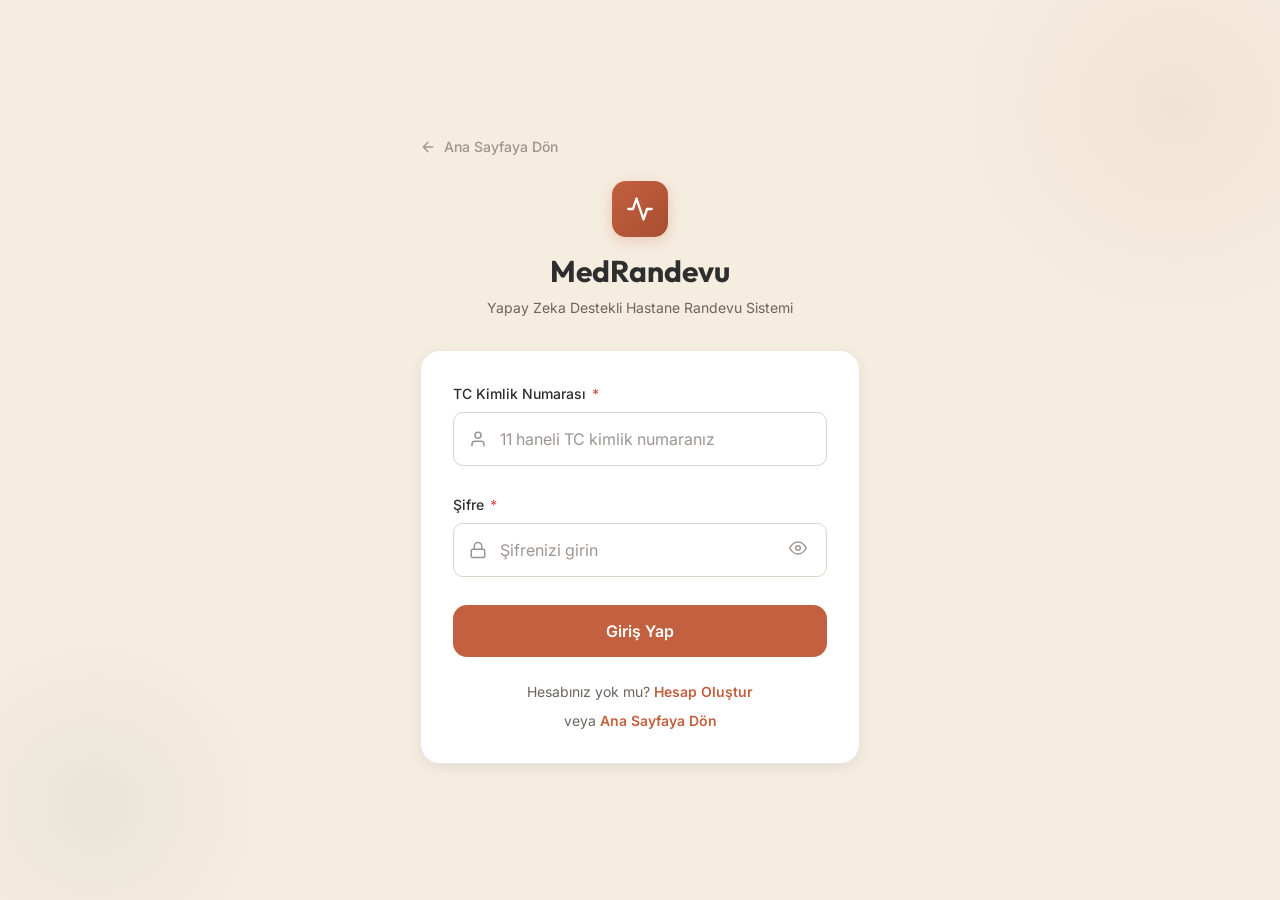
==== commit 8918137b: "feat: Giris ve Kayit ekranina Ana Sayfaya Don linki eklendi" ====
--- a/Frontend/login.html
+++ b/Frontend/login.html
@@ -15,6 +15,15 @@
 
   <div class="auth-page">
     <div class="auth-container">
+
+      <!-- Ana Sayfaya Dön -->
+      <a href="index.html" class="auth-back-link">
+        <svg xmlns="http://www.w3.org/2000/svg" width="16" height="16" viewBox="0 0 24 24" fill="none" stroke="currentColor" stroke-width="2" stroke-linecap="round" stroke-linejoin="round">
+          <path d="M19 12H5M12 19l-7-7 7-7"/>
+        </svg>
+        Ana Sayfaya Dön
+      </a>
+
 
       <!-- Brand -->
       <div class="auth-brand">
@@ -87,6 +96,7 @@
         <!-- Register Link -->
         <div class="auth-footer">
           Hesabınız yok mu? <a href="register.html">Hesap Oluştur</a>
+          <div style="margin-top: 8px;">veya <a href="index.html">Ana Sayfaya Dön</a></div>
         </div>
       </div>
 
--- a/Frontend/css/pages.css
+++ b/Frontend/css/pages.css
@@ -135,6 +135,24 @@
 
 .auth-footer a:hover {
   text-decoration: underline;
+}
+
+/* ── Back to Home Link ── */
+.auth-back-link {
+  display: inline-flex;
+  align-items: center;
+  gap: var(--sp-2);
+  font-size: var(--fs-sm);
+  color: var(--clr-text-muted);
+  text-decoration: none;
+  margin-bottom: var(--sp-6);
+  transition: all var(--transition-fast);
+  font-weight: var(--fw-medium);
+}
+
+.auth-back-link:hover {
+  color: var(--clr-primary);
+  transform: translateX(-3px);
 }
 
 /* ── Input with icon ── */
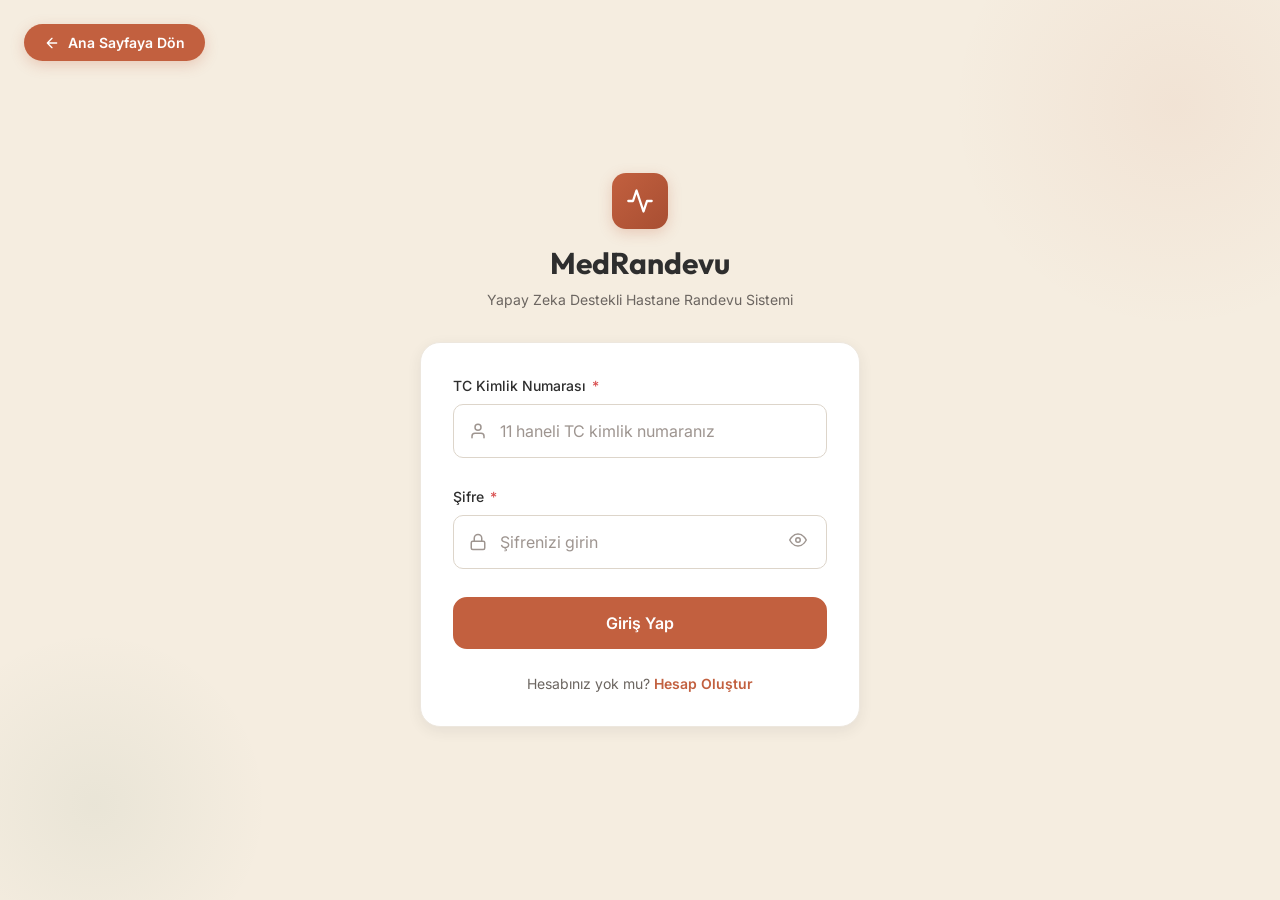
==== commit 4759a5a4: "fix: Ana Sayfaya Don butonu sol ust koseye tasindi, kirmizi renk ve yuvarlatilmis stil" ====
--- a/Frontend/login.html
+++ b/Frontend/login.html
@@ -96,7 +96,6 @@
         <!-- Register Link -->
         <div class="auth-footer">
           Hesabınız yok mu? <a href="register.html">Hesap Oluştur</a>
-          <div style="margin-top: 8px;">veya <a href="index.html">Ana Sayfaya Dön</a></div>
         </div>
       </div>
 
--- a/Frontend/css/pages.css
+++ b/Frontend/css/pages.css
@@ -137,22 +137,30 @@
   text-decoration: underline;
 }
 
-/* ── Back to Home Link ── */
+/* ── Back to Home Button ── */
 .auth-back-link {
+  position: fixed;
+  top: var(--sp-6);
+  left: var(--sp-6);
   display: inline-flex;
   align-items: center;
   gap: var(--sp-2);
   font-size: var(--fs-sm);
-  color: var(--clr-text-muted);
+  color: var(--clr-text-inverse);
+  background: var(--clr-primary);
   text-decoration: none;
-  margin-bottom: var(--sp-6);
-  transition: all var(--transition-fast);
-  font-weight: var(--fw-medium);
+  padding: var(--sp-2) var(--sp-5);
+  border-radius: var(--radius-full);
+  transition: all var(--transition-base);
+  font-weight: var(--fw-semibold);
+  box-shadow: var(--shadow-primary);
+  z-index: 100;
 }
 
 .auth-back-link:hover {
-  color: var(--clr-primary);
+  background: var(--clr-primary-hover);
   transform: translateX(-3px);
+  box-shadow: var(--shadow-lg);
 }
 
 /* ── Input with icon ── */
